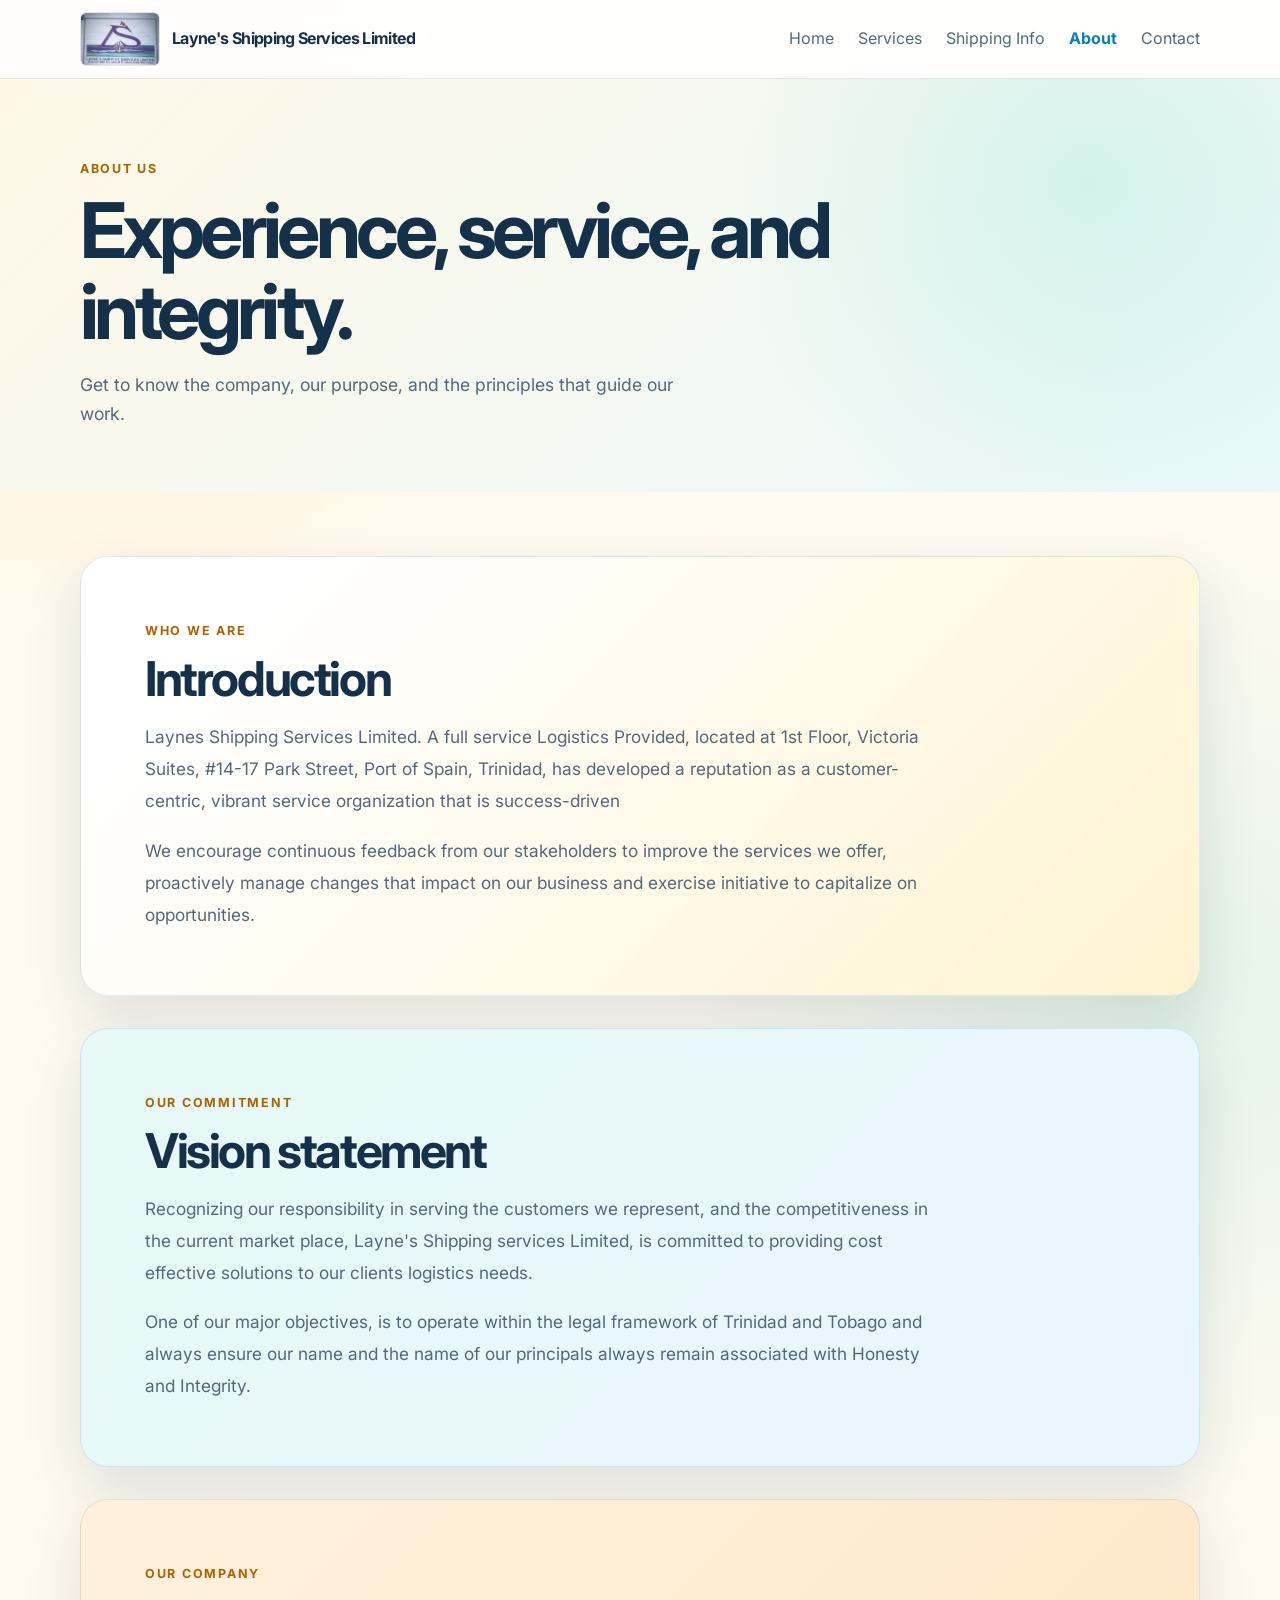
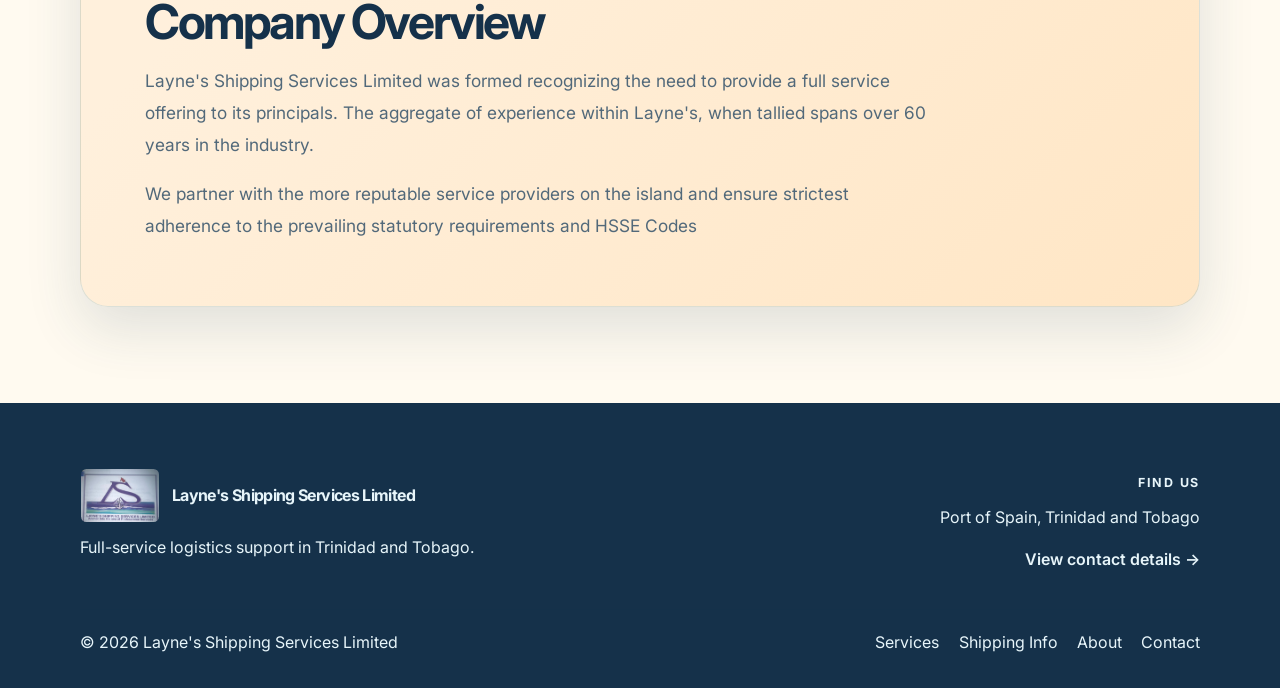
==== about.html @ e4d02387 "made separate pages still needs contact info" ====
<!DOCTYPE html>
<html lang="en">
  <head>
    <meta charset="UTF-8" />
    <meta name="viewport" content="width=device-width, initial-scale=1.0" />
    <title>About | Layne's Shipping Services Limited</title>
    <meta
      name="description"
      content="Learn about Layne's Shipping Services Limited, our company overview, vision, and experience."
    />
    <link rel="preconnect" href="https://fonts.googleapis.com" />
    <link rel="preconnect" href="https://fonts.gstatic.com" crossorigin />
    <link
      href="https://fonts.googleapis.com/css2?family=Inter:wght@400;500;600;700;800&display=swap"
      rel="stylesheet"
    />
    <link rel="stylesheet" href="styles.css" />
  </head>
  <body>
    <header class="site-header">
      <div class="container nav-wrap">
        <a href="index.html" class="brand" aria-label="Layne's Shipping Services home">
          <img src="layne-shipping-logo.jpeg" alt="" class="brand-logo" />
          <span>Layne's Shipping Services Limited</span>
        </a>
        <button class="nav-toggle" aria-label="Open menu" aria-expanded="false">
          <span></span><span></span><span></span>
        </button>
        <nav class="site-nav" aria-label="Main navigation">
          <a href="index.html">Home</a>
          <a href="services.html">Services</a>
          <a href="shipping-info.html">Shipping Info</a>
          <a href="about.html" aria-current="page">About</a>
          <a href="contact.html">Contact</a>
        </nav>
      </div>
    </header>

    <main>
      <section class="page-title">
        <div class="container">
          <p class="eyebrow">About us</p>
          <h1>Experience, service, and integrity.</h1>
          <p class="lead">Get to know the company, our purpose, and the principles that guide our work.</p>
        </div>
      </section>

      <section class="section page-section">
        <div class="container statement-stack">
          <article class="intro-card">
            <p class="eyebrow">Who we are</p>
            <h2>Introduction</h2>
            <p>
              Laynes Shipping Services Limited. A full service Logistics Provided, located at 1st Floor,
              Victoria Suites, #14-17 Park Street, Port of Spain, Trinidad, has developed a reputation
              as a customer- centric, vibrant service organization that is success-driven
            </p>
            <p>
              We encourage continuous feedback from our stakeholders to improve the services we offer,
              proactively manage changes that impact on our business and exercise initiative to
              capitalize on opportunities.
            </p>
          </article>
          <article class="intro-card vision-card">
            <p class="eyebrow">Our commitment</p>
            <h2>Vision statement</h2>
            <p>
              Recognizing our responsibility in serving the customers we represent, and the competitiveness
              in the current market place, Layne's Shipping services Limited, is committed to providing
              cost effective solutions to our clients logistics needs.
            </p>
            <p>
              One of our major objectives, is to operate within the legal framework of Trinidad and Tobago
              and always ensure our name and the name of our principals always remain associated with
              Honesty and Integrity.
            </p>
          </article>
          <article class="intro-card overview-card">
            <p class="eyebrow">Our company</p>
            <h2>Company Overview</h2>
            <p>
              Layne's Shipping Services Limited was formed recognizing the need to provide a full service
              offering to its principals. The aggregate of experience within Layne's, when tallied spans
              over 60 years in the industry.
            </p>
            <p>
              We partner with the more reputable service providers on the island and ensure strictest
              adherence to the prevailing statutory requirements and HSSE Codes
            </p>
          </article>
        </div>
      </section>
    </main>

    <footer class="site-footer">
      <div class="container footer-grid">
        <div>
          <a href="index.html" class="brand footer-brand" aria-label="Layne's Shipping Services home">
            <img src="layne-shipping-logo.jpeg" alt="" class="brand-logo" />
            <span>Layne's Shipping Services Limited</span>
          </a>
          <p>Full-service logistics support in Trinidad and Tobago.</p>
        </div>
        <div class="footer-cta">
          <p class="eyebrow">Find us</p>
          <p>Port of Spain, Trinidad and Tobago</p>
          <a class="text-link" href="contact.html">View contact details <span aria-hidden="true">→</span></a>
        </div>
      </div>
      <div class="container footer-bottom">
        <span>© <span id="year"></span> Layne's Shipping Services Limited</span>
        <div class="footer-links">
          <a href="services.html">Services</a>
          <a href="shipping-info.html">Shipping Info</a>
          <a href="about.html">About</a>
          <a href="contact.html">Contact</a>
        </div>
      </div>
    </footer>
    <script src="script.js"></script>
  </body>
</html>
---- styles.css ----
:root {
  --bg: #fffaf0;
  --panel: #ffffff;
  --panel-2: #e8f8fb;
  --card: #ffffff;
  --text: #15314a;
  --muted: #52697a;
  --line: rgba(21, 49, 74, 0.12);
  --primary: #087fbd;
  --primary-2: #12a9a0;
  --accent: #e28b13;
  --shadow: 0 22px 55px rgba(34, 73, 91, 0.14);
}

* {
  box-sizing: border-box;
}

html {
  scroll-behavior: smooth;
}

body {
  margin: 0;
  font-family: "Inter", sans-serif;
  background:
    radial-gradient(circle at 9% 8%, rgba(255, 211, 91, 0.24), transparent 29rem),
    radial-gradient(circle at 92% 44%, rgba(73, 207, 194, 0.15), transparent 30rem),
    var(--bg);
  color: var(--text);
  line-height: 1.6;
}

a {
  color: inherit;
  text-decoration: none;
}

img {
  max-width: 100%;
  display: block;
}

button {
  font: inherit;
}

.container {
  width: min(1120px, calc(100% - 2rem));
  margin: 0 auto;
}

.section {
  padding: 6rem 0;
}

.alt {
  background: linear-gradient(135deg, #eaf9fb, #fff4d8);
  border-top: 1px solid var(--line);
  border-bottom: 1px solid var(--line);
}

.eyebrow {
  margin: 0 0 0.75rem;
  font-size: 0.78rem;
  letter-spacing: 0.14em;
  text-transform: uppercase;
  color: #aa6300;
  font-weight: 700;
}

h1, h2, h3, p {
  margin-top: 0;
}

h1 {
  font-size: clamp(2.8rem, 6vw, 5rem);
  line-height: 1.05;
  letter-spacing: -0.06em;
  margin-bottom: 1.2rem;
}

h2 {
  font-size: clamp(2rem, 4vw, 3rem);
  line-height: 1.1;
  letter-spacing: -0.05em;
  margin-bottom: 1rem;
}

h3 {
  font-size: 1.35rem;
  margin-bottom: 0.8rem;
}

p {
  color: var(--muted);
}

.site-header {
  position: sticky;
  top: 0;
  z-index: 50;
  backdrop-filter: blur(14px);
  background: rgba(255, 255, 255, 0.9);
  border-bottom: 1px solid var(--line);
}

.nav-wrap {
  display: flex;
  align-items: center;
  justify-content: space-between;
  min-height: 78px;
}

.brand {
  display: inline-flex;
  align-items: center;
  gap: 0.75rem;
  font-weight: 700;
  letter-spacing: -0.04em;
}

.brand-logo {
  width: 5rem;
  height: 3.4rem;
  border: 1px solid var(--line);
  border-radius: 0.4rem;
  object-fit: cover;
}

.site-nav {
  display: flex;
  align-items: center;
  gap: 1.5rem;
}

.site-nav a {
  color: var(--muted);
  transition: color 0.2s ease;
}

.site-nav a:hover,
.site-nav a:focus-visible {
  color: var(--text);
}

.site-nav a[aria-current="page"] {
  color: var(--primary);
  font-weight: 700;
}

.site-nav .btn-primary {
  color: #ffffff;
}

.btn {
  display: inline-flex;
  align-items: center;
  justify-content: center;
  min-height: 48px;
  padding: 0.8rem 1.4rem;
  border-radius: 999px;
  font-weight: 700;
  transition: transform 0.2s ease, box-shadow 0.2s ease;
}

.btn:hover,
.btn:focus-visible {
  transform: translateY(-1px);
}

.btn-primary {
  background: linear-gradient(135deg, var(--primary), var(--primary-2));
  color: white;
  box-shadow: 0 12px 26px rgba(8, 127, 189, 0.24);
}

.btn-secondary {
  background: #ffffff;
  border: 1px solid var(--line);
  color: var(--text);
}

.hero {
  padding: 4rem 0 2rem;
}

.hero-grid {
  display: grid;
  grid-template-columns: 1.1fr 0.9fr;
  align-items: center;
  gap: 3rem;
}

.lead {
  max-width: 38rem;
  font-size: 1.1rem;
  margin-bottom: 2rem;
}

.hero-actions {
  display: flex;
  flex-wrap: wrap;
  gap: 1rem;
}

.trust-list {
  list-style: none;
  padding: 0;
  margin: 0;
  display: flex;
  flex-wrap: wrap;
  gap: 2rem;
}

.trust-list li {
  display: flex;
  flex-direction: column;
  gap: 0.2rem;
}

.trust-list strong {
  font-size: 1.4rem;
}

.trust-list span {
  color: var(--muted);
}

.hero-visual {
  position: relative;
  min-height: 0;
  display: grid;
  place-items: center;
}

.hero-logo {
  width: min(100%, 480px);
  height: auto;
  border: 1px solid var(--line);
  border-radius: 1.5rem;
  box-shadow: var(--shadow);
}

.dashboard-card {
  position: relative;
  width: min(100%, 480px);
  background: rgba(14, 20, 34, 0.82);
  border: 1px solid var(--line);
  border-radius: 1.5rem;
  padding: 1.25rem;
  box-shadow: var(--shadow);
}

.card-header {
  display: flex;
  gap: 0.45rem;
  margin-bottom: 1.5rem;
}

.dot {
  display: inline-block;
  width: 0.7rem;
  height: 0.7rem;
  border-radius: 50%;
}

.dot.red { background: #ff5f57; }
.dot.yellow { background: #ffbd2e; }
.dot.green { background: #28c840; }

.metric-row {
  display: flex;
  align-items: end;
  justify-content: space-between;
  margin-bottom: 2rem;
}

.metric-row small {
  display: block;
  color: var(--muted);
  margin-bottom: 0.4rem;
}

.metric-row strong {
  font-size: clamp(2rem, 4vw, 3rem);
  letter-spacing: -0.05em;
}

.trend {
  display: inline-flex;
  padding: 0.45rem 0.7rem;
  border-radius: 999px;
  font-weight: 700;
  background: rgba(88, 208, 176, 0.16);
  color: var(--accent);
}

.bars {
  height: 170px;
  display: grid;
  grid-template-columns: repeat(6, minmax(0, 1fr));
  align-items: end;
  gap: 1rem;
}

.bars span {
  display: block;
  height: var(--h);
  border-radius: 999px 999px 0 0;
  background: linear-gradient(180deg, var(--primary), var(--primary-2));
  opacity: 0.95;
}

.floating-card {
  position: absolute;
  display: grid;
  gap: 0.3rem;
  padding: 1rem 1.1rem;
  border: 1px solid var(--line);
  border-radius: 1rem;
  background: rgba(11, 16, 32, 0.8);
  backdrop-filter: blur(8px);
  box-shadow: var(--shadow);
}

.floating-card p {
  margin: 0;
  color: var(--muted);
}

.floating-card strong {
  font-size: 1.4rem;
  letter-spacing: -0.04em;
}

.card-one {
  top: 14%;
  right: -0.5rem;
}

.card-two {
  bottom: 6%;
  left: -1.5rem;
}

.section-heading {
  margin-bottom: 2.5rem;
}

.section-heading.split {
  display: flex;
  align-items: end;
  justify-content: space-between;
  gap: 1rem;
}

.text-link {
  color: var(--text);
  font-weight: 600;
}

.feature-grid {
  display: grid;
  grid-template-columns: repeat(3, minmax(0, 1fr));
  gap: 1.5rem;
}

.feature-card {
  position: relative;
  isolation: isolate;
  overflow: hidden;
  background: #ffffff;
  border: 1px solid var(--line);
  border-radius: 1.3rem;
  padding: 1.7rem;
  box-shadow: var(--shadow);
}

.service-art {
  position: absolute;
  top: 0;
  right: 0.8rem;
  width: 7rem;
  height: 7rem;
  pointer-events: none;
  opacity: 0.24;
  z-index: 0;
}

.feature-card > :not(.service-art) {
  position: relative;
  z-index: 1;
}

.icon {
  display: inline-grid;
  place-items: center;
  width: 2.8rem;
  height: 2.8rem;
  border-radius: 0.9rem;
  margin-bottom: 1.5rem;
  background: linear-gradient(135deg, #ffe28a, #ffc56b);
  color: #69410a;
  font-weight: 700;
}

.project-grid {
  display: grid;
  grid-template-columns: 1.2fr 0.8fr 0.8fr;
  gap: 1.25rem;
}

.project-card {
  position: relative;
  min-height: 260px;
  overflow: hidden;
  border-radius: 1.5rem;
  border: 1px solid var(--line);
  background: linear-gradient(135deg, #087fbd, #12a9a0);
  display: flex;
  align-items: end;
  padding: 1.5rem;
  box-shadow: var(--shadow);
}

.project-card-large {
  min-height: 420px;
  background: linear-gradient(145deg, #087fbd, #153d65);
}

.project-card-small {
  min-height: 320px;
}

.project-two {
  background: linear-gradient(145deg, #12a9a0, #087f8a);
}

.project-three {
  background: linear-gradient(145deg, #f29a38, #de5b43);
}

.project-copy {
  max-width: 18rem;
  color: #ffffff;
}

.project-copy p {
  color: rgba(255, 255, 255, 0.88);
}

.project-copy span {
  display: block;
  margin-bottom: 0.5rem;
  color: #fff6d9;
  font-size: 0.78rem;
  letter-spacing: 0.08em;
  text-transform: uppercase;
}

.project-copy h3 {
  margin-bottom: 0.5rem;
}

.project-copy p {
  margin-bottom: 0;
}

.about-grid {
  display: grid;
  grid-template-columns: 0.9fr 1.1fr;
  gap: 3rem;
  align-items: center;
}

.about-image {
  display: flex;
  justify-content: center;
}

.portrait-card {
  position: relative;
  width: min(100%, 430px);
  aspect-ratio: 0.92;
  border-radius: 2rem;
  overflow: hidden;
  border: 1px solid var(--line);
  background: linear-gradient(135deg, #ffd96a, #f7a84c 52%, #ef7860);
  box-shadow: var(--shadow);
}

.portrait-glow {
  position: absolute;
  inset: 12% 18% 10% 18%;
  border-radius: 34% 66% 42% 58% / 50% 38% 62% 50%;
  background: linear-gradient(135deg, rgba(255, 255, 255, 0.55), rgba(18, 169, 160, 0.3));
  filter: blur(10px);
}

.check-list {
  list-style: none;
  padding: 0;
  margin: 2rem 0 0;
  display: grid;
  gap: 0.8rem;
}

.check-list li {
  position: relative;
  padding-left: 1.8rem;
  color: var(--text);
}

.check-list li::before {
  content: "✓";
  position: absolute;
  left: 0;
  top: 0;
  color: #07877f;
  font-weight: 700;
}

.site-footer {
  padding: 4rem 0 2rem;
  border-top: 1px solid var(--line);
  background: #15314a;
  color: #ffffff;
}

.site-footer p,
.site-footer .brand,
.site-footer .footer-bottom,
.site-footer .footer-links a,
.site-footer .text-link {
  color: #e7f5fa;
}

.page-hero,
.page-title {
  padding: 5rem 0 4rem;
  background:
    radial-gradient(circle at 85% 25%, rgba(73, 207, 194, 0.17), transparent 23rem),
    linear-gradient(135deg, #fff8e7, #eaf9fb);
}

.page-hero-grid {
  display: grid;
  grid-template-columns: 1.1fr 0.9fr;
  align-items: center;
  gap: 3rem;
}

.page-title h1 {
  max-width: 850px;
}

.page-title .lead {
  margin-bottom: 0;
}

.home-purpose {
  background: #ffffff;
}

.purpose-grid {
  display: grid;
  grid-template-columns: 0.9fr 1.1fr;
  align-items: center;
  gap: 4rem;
}

.purpose-copy p {
  font-size: 1.1rem;
  line-height: 1.8;
}

.home-service-grid .feature-card {
  min-height: 210px;
}

.home-service-grid h3 {
  margin-top: 1.5rem;
}

.home-story-card,
.page-callout {
  display: flex;
  align-items: center;
  justify-content: space-between;
  gap: 2rem;
  padding: clamp(2rem, 5vw, 3.5rem);
  border: 1px solid rgba(8, 127, 189, 0.14);
  border-radius: 1.75rem;
  background: linear-gradient(135deg, #e7f9f7, #fff3d1);
  box-shadow: var(--shadow);
}

.home-story-card > div,
.page-callout > div:first-child {
  max-width: 650px;
}

.home-story-card p:last-child,
.page-callout p:last-child {
  margin-bottom: 0;
}

.home-story-card h2,
.page-callout h2 {
  font-size: clamp(1.8rem, 3vw, 2.5rem);
}

.page-section {
  padding-top: 4rem;
}

.feature-card h2 {
  position: relative;
  z-index: 1;
  max-width: 17rem;
  margin: 0 0 0.8rem;
  font-size: 1.35rem;
  line-height: 1.25;
  letter-spacing: -0.025em;
}

.feature-card p {
  margin-bottom: 0;
}

.statement-stack {
  display: grid;
  gap: 2rem;
}

.statement-stack .intro-card {
  width: 100%;
  max-width: 100%;
  margin: 0;
}

.info-grid {
  display: grid;
  grid-template-columns: repeat(2, minmax(0, 1fr));
  gap: 1.5rem;
}

.info-card {
  padding: 2rem;
  border: 1px solid var(--line);
  border-radius: 1.4rem;
  background: #ffffff;
  box-shadow: var(--shadow);
}

.hsse-card {
  grid-column: 1 / -1;
  background: linear-gradient(135deg, #ffffff 15%, #eaf8fb 100%);
}

.hsse-list {
  display: grid;
  gap: 0.75rem;
  margin: 1.25rem 0 0;
  padding-left: 1.25rem;
  color: var(--muted);
}

.info-number {
  display: inline-grid;
  width: 2.8rem;
  height: 2.8rem;
  margin-bottom: 1.5rem;
  place-items: center;
  border-radius: 0.9rem;
  background: linear-gradient(135deg, #ffe28a, #ffc56b);
  color: #69410a;
  font-weight: 700;
}

.info-card h2 {
  font-size: 1.4rem;
  letter-spacing: -0.03em;
}

.info-card p {
  margin-bottom: 0;
}

.callout-actions {
  display: flex;
  flex-wrap: wrap;
  gap: 0.8rem;
}

.contact-layout {
  display: grid;
  grid-template-columns: 1fr 0.8fr;
  gap: 2rem;
  align-items: stretch;
}

.contact-card,
.contact-note {
  padding: clamp(2rem, 5vw, 3.5rem);
  border: 1px solid var(--line);
  border-radius: 1.6rem;
  background: #ffffff;
  box-shadow: var(--shadow);
}

.contact-card address {
  margin: 1.5rem 0 2rem;
  color: var(--muted);
  font-size: 1.1rem;
  font-style: normal;
  line-height: 1.9;
}

.contact-note {
  background: linear-gradient(135deg, #e7f9f7, #fff3d1);
}

.contact-note .text-link {
  color: var(--primary);
  font-weight: 700;
}

.intro-card {
  max-width: 900px;
  margin: 0 auto;
  padding: clamp(2rem, 5vw, 4rem);
  border: 1px solid rgba(8, 127, 189, 0.14);
  border-radius: 1.75rem;
  background: linear-gradient(135deg, #ffffff 15%, #fff3d1 100%);
  box-shadow: var(--shadow);
}

.vision-card {
  margin-top: 2rem;
  background: linear-gradient(135deg, #e7f9f7 15%, #eaf5ff 100%);
}

.overview-card {
  margin-top: 2rem;
  background: linear-gradient(135deg, #fff0dc 15%, #ffe6c5 100%);
}

.intro-card h2 {
  color: var(--text);
}

.intro-card p:not(.eyebrow) {
  max-width: 72ch;
  font-size: 1.08rem;
  line-height: 1.85;
}

.intro-card p:last-child {
  margin-bottom: 0;
}

.footer-grid {
  display: flex;
  align-items: center;
  justify-content: space-between;
  gap: 2rem;
}

.footer-brand {
  margin-bottom: 0.8rem;
}

.footer-cta {
  text-align: right;
}

.footer-bottom {
  margin-top: 2rem;
  padding-top: 1.25rem;
  border-top: 1px solid var(--line);
  display: flex;
  align-items: center;
  justify-content: space-between;
  gap: 1rem;
  color: var(--muted);
}

.footer-links {
  display: flex;
  flex-wrap: wrap;
  gap: 1.2rem;
}

.nav-toggle {
  display: none;
  background: transparent;
  border: 0;
  padding: 0.25rem;
  cursor: pointer;
}

.nav-toggle span {
  display: block;
  width: 24px;
  height: 2px;
  background: var(--text);
  margin: 5px 0;
  border-radius: 999px;
}

@media (max-width: 860px) {
  .page-hero-grid,
  .purpose-grid,
  .contact-layout,
  .info-grid {
    grid-template-columns: 1fr;
  }

  .hero-grid,
  .about-grid,
  .feature-grid,
  .project-grid,
  .footer-grid,
  .section-heading.split {
    grid-template-columns: 1fr;
    display: grid;
  }

  .site-nav {
    position: absolute;
    top: calc(100% + 0.5rem);
    right: 1rem;
    left: 1rem;
    display: none;
    flex-direction: column;
    align-items: flex-start;
    padding: 1.25rem;
    background: rgba(255, 255, 255, 0.98);
    border: 1px solid var(--line);
    border-radius: 1rem;
    box-shadow: var(--shadow);
  }

  .site-nav.open {
    display: flex;
  }

  .nav-toggle {
    display: block;
  }

  .feature-grid,
  .project-grid {
    display: grid;
  }

  .footer-grid,
  .footer-bottom {
    display: grid;
    text-align: left;
  }

  .footer-cta {
    text-align: left;
  }

  .home-story-card,
  .page-callout {
    align-items: flex-start;
    flex-direction: column;
  }
}

@media (max-width: 540px) {
  .hero {
    padding-top: 3rem;
  }

  .trust-list {
    gap: 1rem 1.5rem;
  }

  .card-one {
    right: 0.25rem;
  }

  .card-two {
    left: 0.25rem;
  }
}
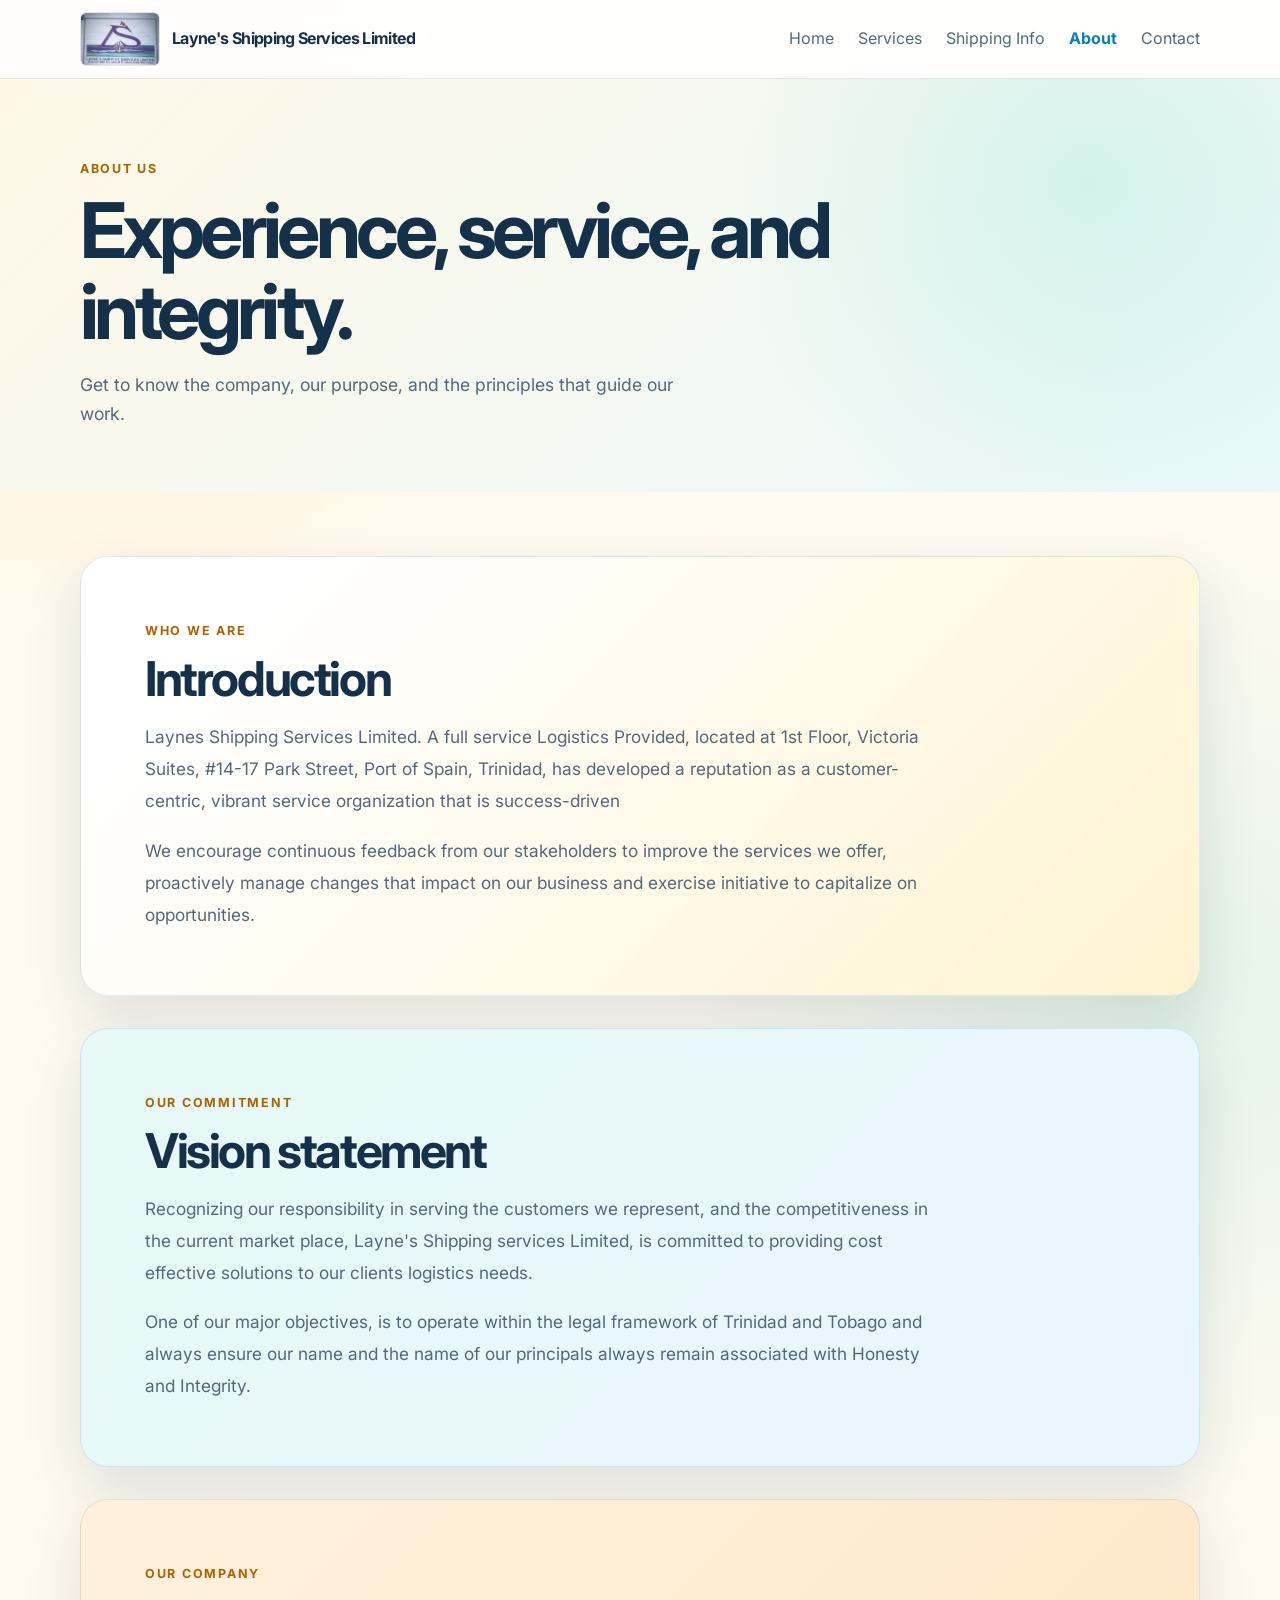
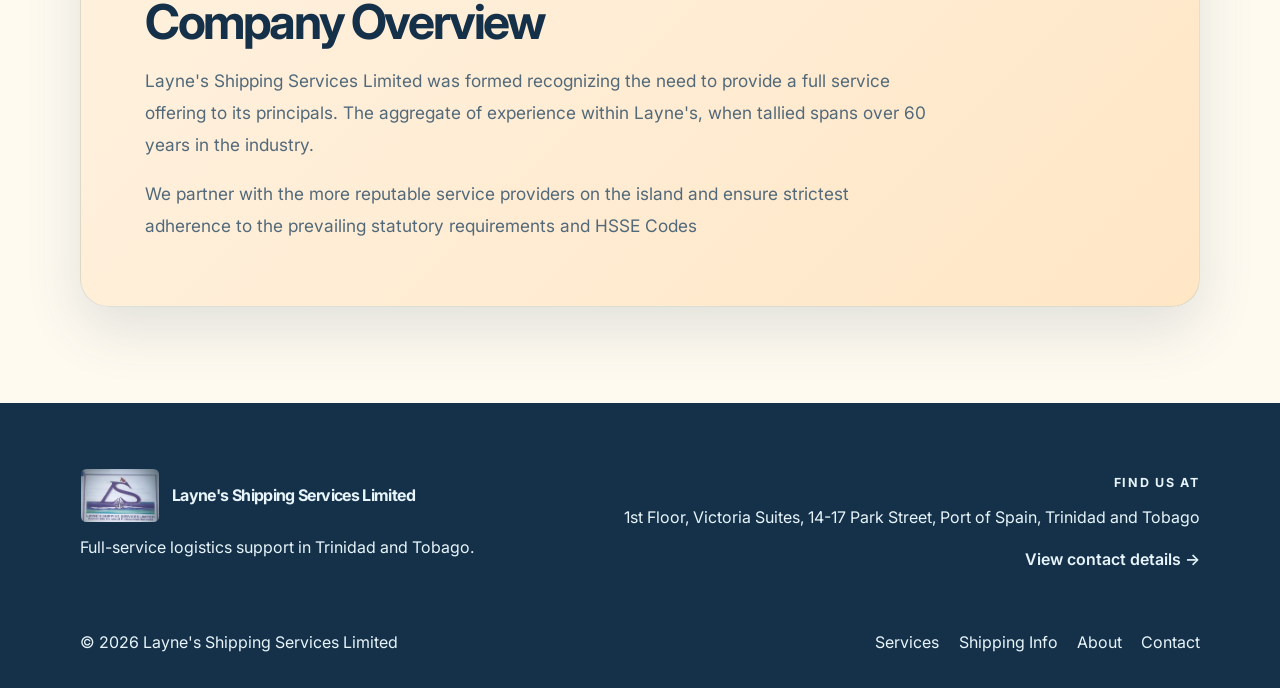
==== commit e21acf30: "Reuploaded missing some changes from previous commit" ====
--- a/about.html
+++ b/about.html
@@ -102,8 +102,8 @@
           <p>Full-service logistics support in Trinidad and Tobago.</p>
         </div>
         <div class="footer-cta">
-          <p class="eyebrow">Find us</p>
-          <p>Port of Spain, Trinidad and Tobago</p>
+          <p class="eyebrow">Find us at</p>
+          <p>1st Floor, Victoria Suites, 14-17 Park Street, Port of Spain, Trinidad and Tobago</p>
           <a class="text-link" href="contact.html">View contact details <span aria-hidden="true">→</span></a>
         </div>
       </div>
--- a/styles.css
+++ b/styles.css
@@ -701,6 +701,11 @@
   align-items: stretch;
 }
 
+.contact-content {
+  display: grid;
+  gap: 3rem;
+}
+
 .contact-card,
 .contact-note {
   padding: clamp(2rem, 5vw, 3.5rem);
@@ -716,6 +721,84 @@
   font-size: 1.1rem;
   font-style: normal;
   line-height: 1.9;
+}
+
+.office-card {
+  background: linear-gradient(135deg, #ffffff, #eaf8fb);
+}
+
+.contact-details {
+  display: flex;
+  flex-wrap: wrap;
+  gap: 1rem 3rem;
+  margin: 0 0 2rem;
+}
+
+.contact-details div {
+  display: grid;
+  gap: 0.25rem;
+}
+
+.contact-details dt,
+.team-contact-card > p > span:first-child {
+  color: var(--muted);
+  font-size: 0.9rem;
+  font-weight: 600;
+}
+
+.contact-details dd {
+  margin: 0;
+  font-weight: 700;
+}
+
+.contact-details a,
+.team-contact-card a {
+  color: var(--primary);
+  overflow-wrap: anywhere;
+}
+
+.team-contacts .section-heading {
+  margin-bottom: 1.5rem;
+}
+
+.team-contact-grid {
+  display: grid;
+  grid-template-columns: repeat(2, minmax(0, 1fr));
+  gap: 1.25rem;
+}
+
+.team-contact-card {
+  padding: 1.7rem;
+  border: 1px solid var(--line);
+  border-radius: 1.3rem;
+  background: #ffffff;
+  box-shadow: var(--shadow);
+}
+
+.team-contact-card h3 {
+  margin-bottom: 0.5rem;
+}
+
+.team-contact-card p {
+  display: flex;
+  flex-wrap: wrap;
+  gap: 0.3rem 0.75rem;
+  margin-bottom: 0.55rem;
+}
+
+.team-contact-card p:last-child {
+  margin-bottom: 0;
+}
+
+.team-contact-card .team-contact-name {
+  margin-bottom: 1rem;
+  color: var(--text);
+  font-weight: 700;
+}
+
+.contact-pending {
+  color: var(--muted);
+  font-style: italic;
 }
 
 .contact-note {
@@ -814,6 +897,7 @@
   .page-hero-grid,
   .purpose-grid,
   .contact-layout,
+  .team-contact-grid,
   .info-grid {
     grid-template-columns: 1fr;
   }
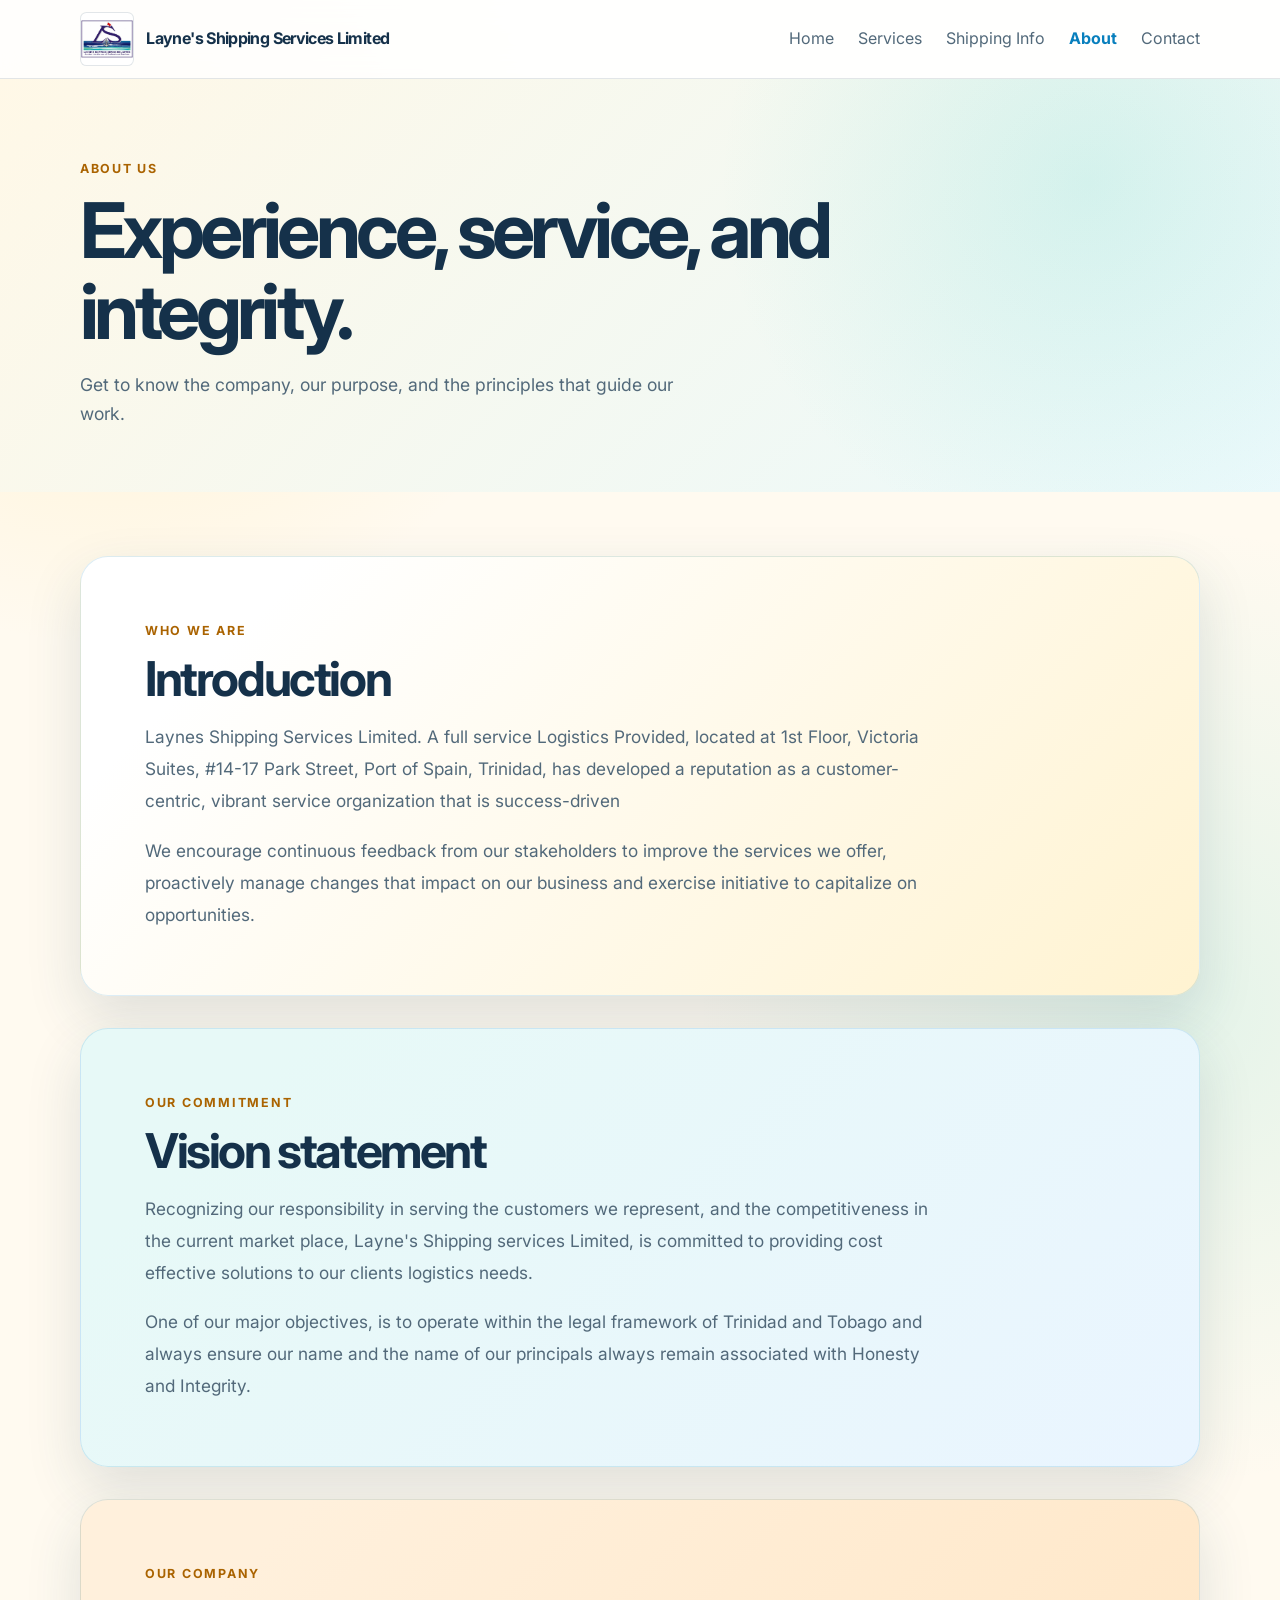
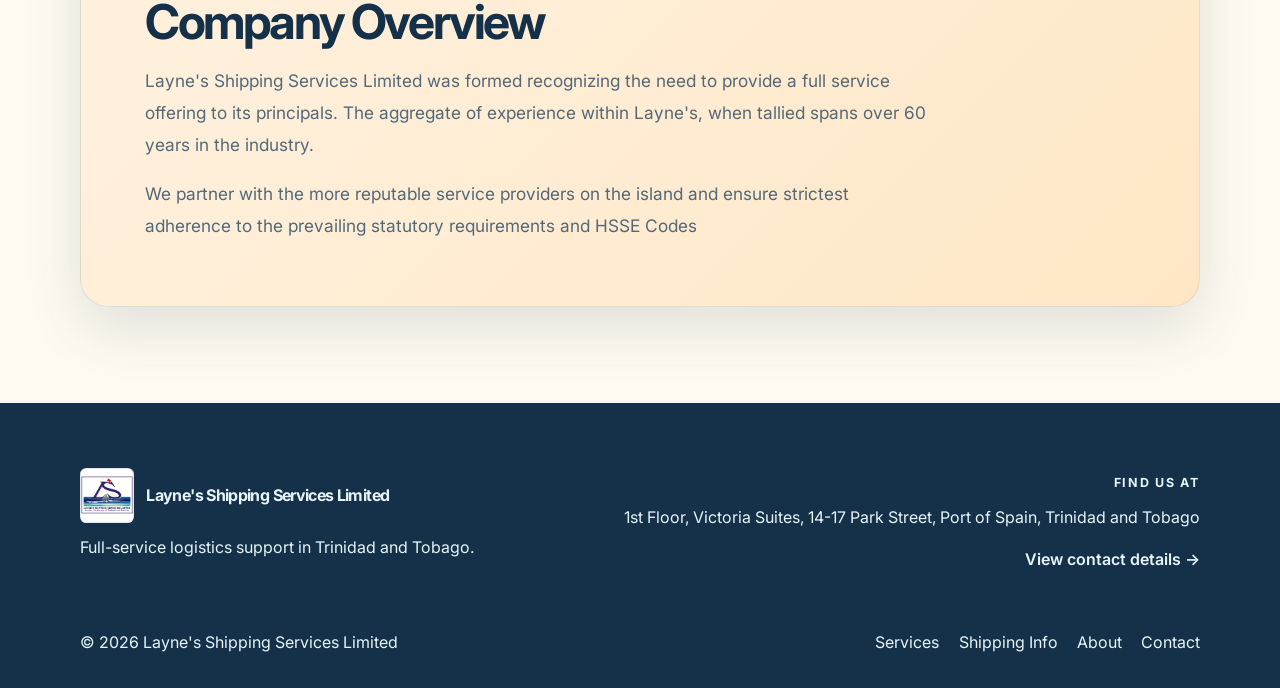
==== commit b754f880: "New logo great logo, website almost complete" ====
--- a/about.html
+++ b/about.html
@@ -20,7 +20,7 @@
     <header class="site-header">
       <div class="container nav-wrap">
         <a href="index.html" class="brand" aria-label="Layne's Shipping Services home">
-          <img src="layne-shipping-logo.jpeg" alt="" class="brand-logo" />
+          <img src="layne-shipping-logo-cropped.png" alt="" class="brand-logo" />
           <span>Layne's Shipping Services Limited</span>
         </a>
         <button class="nav-toggle" aria-label="Open menu" aria-expanded="false">
@@ -96,7 +96,7 @@
       <div class="container footer-grid">
         <div>
           <a href="index.html" class="brand footer-brand" aria-label="Layne's Shipping Services home">
-            <img src="layne-shipping-logo.jpeg" alt="" class="brand-logo" />
+            <img src="layne-shipping-logo-cropped.png" alt="" class="brand-logo" />
             <span>Layne's Shipping Services Limited</span>
           </a>
           <p>Full-service logistics support in Trinidad and Tobago.</p>
--- a/styles.css
+++ b/styles.css
@@ -121,11 +121,12 @@
 }
 
 .brand-logo {
-  width: 5rem;
+  width: 3.4rem;
   height: 3.4rem;
   border: 1px solid var(--line);
   border-radius: 0.4rem;
-  object-fit: cover;
+  background: #ffffff;
+  object-fit: contain;
 }
 
 .site-nav {
@@ -238,7 +239,7 @@
   width: min(100%, 480px);
   height: auto;
   border: 1px solid var(--line);
-  border-radius: 1.5rem;
+  border-radius: 0;
   box-shadow: var(--shadow);
 }
 
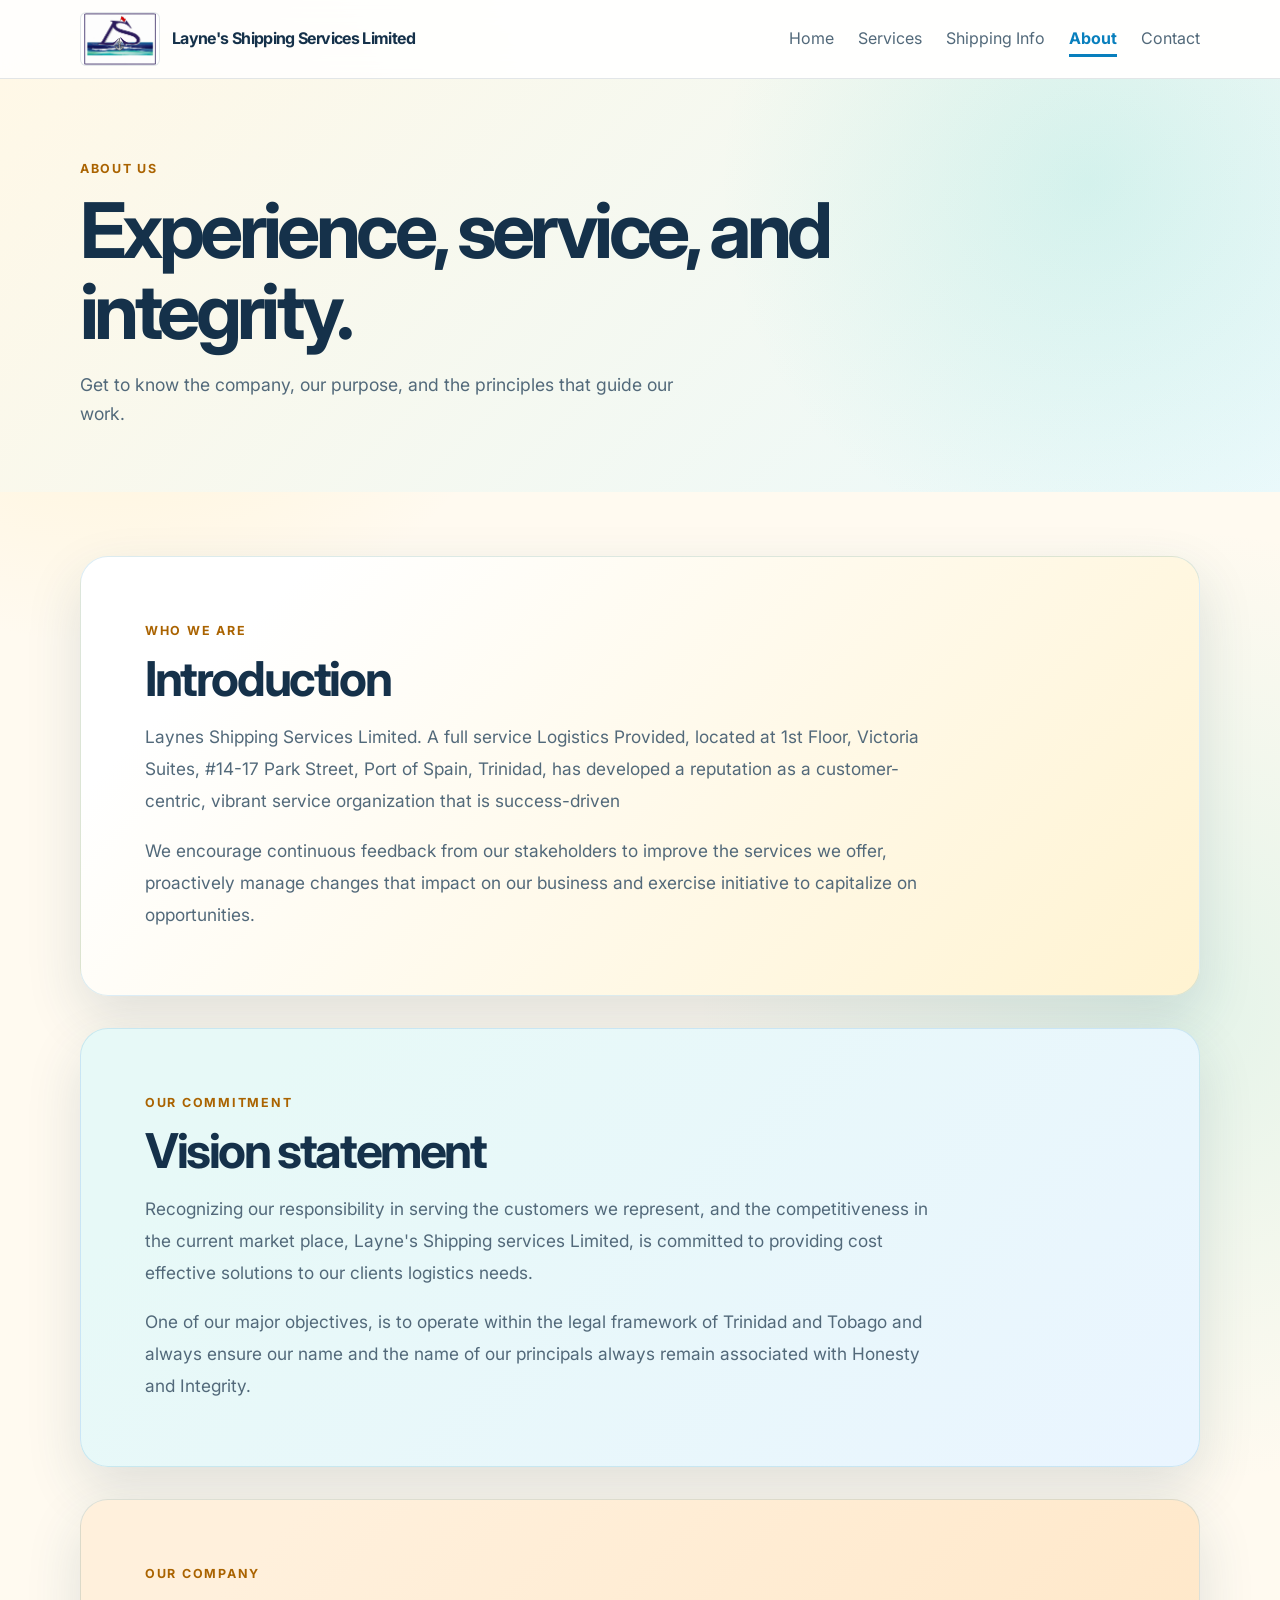
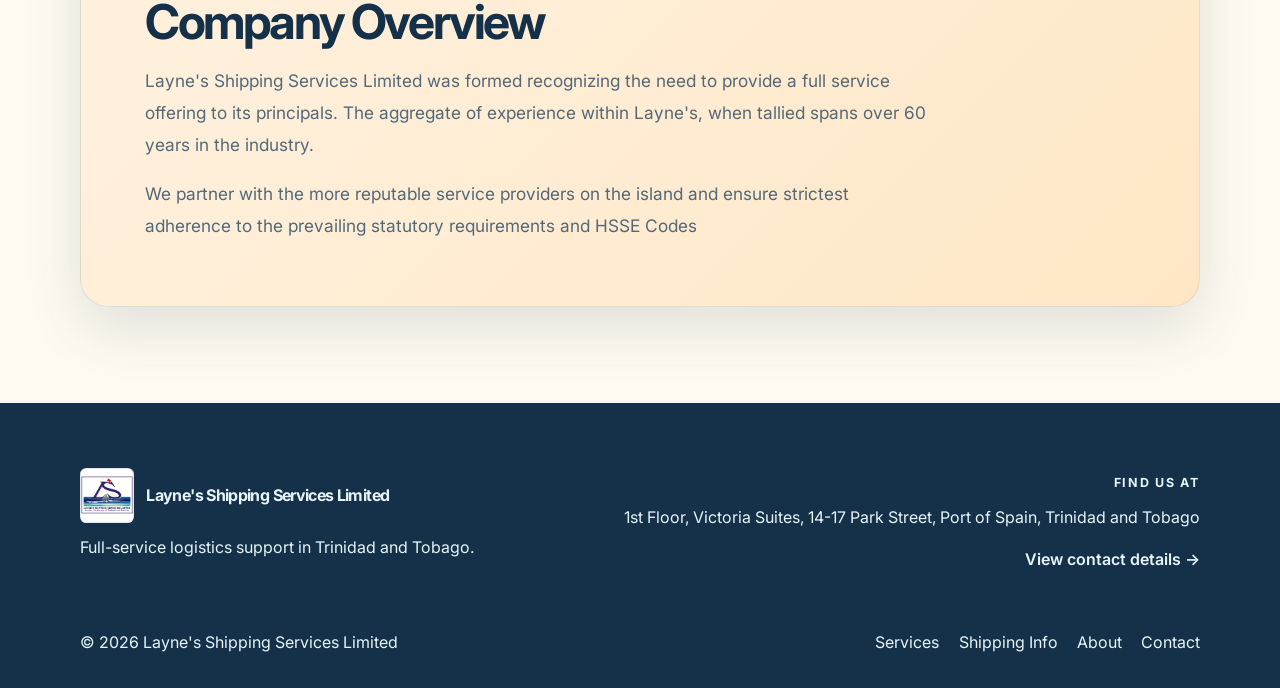
==== commit 2b6fffef: "Icon Changes changes to icons and logos" ====
--- a/about.html
+++ b/about.html
@@ -20,7 +20,7 @@
     <header class="site-header">
       <div class="container nav-wrap">
         <a href="index.html" class="brand" aria-label="Layne's Shipping Services home">
-          <img src="layne-shipping-logo-cropped.png" alt="" class="brand-logo" />
+          <img src="small-logo-cropped.png" alt="" class="brand-logo" />
           <span>Layne's Shipping Services Limited</span>
         </a>
         <button class="nav-toggle" aria-label="Open menu" aria-expanded="false">
--- a/styles.css
+++ b/styles.css
@@ -129,6 +129,10 @@
   object-fit: contain;
 }
 
+.site-header .brand-logo {
+  width: 5rem;
+}
+
 .site-nav {
   display: flex;
   align-items: center;
@@ -136,13 +140,34 @@
 }
 
 .site-nav a {
+  position: relative;
+  padding: 0.35rem 0;
   color: var(--muted);
   transition: color 0.2s ease;
 }
 
+.site-nav a::after {
+  position: absolute;
+  right: 0;
+  bottom: 0;
+  left: 0;
+  height: 3px;
+  background: var(--primary);
+  content: "";
+  transform: scaleX(0);
+  transform-origin: center;
+  transition: transform 0.2s ease;
+}
+
 .site-nav a:hover,
 .site-nav a:focus-visible {
-  color: var(--text);
+  color: var(--primary);
+}
+
+.site-nav a:hover::after,
+.site-nav a:focus-visible::after,
+.site-nav a[aria-current="page"]::after {
+  transform: scaleX(1);
 }
 
 .site-nav a[aria-current="page"] {
@@ -378,20 +403,24 @@
   box-shadow: var(--shadow);
 }
 
-.service-art {
-  position: absolute;
-  top: 0;
-  right: 0.8rem;
-  width: 7rem;
-  height: 7rem;
-  pointer-events: none;
-  opacity: 0.24;
-  z-index: 0;
-}
-
-.feature-card > :not(.service-art) {
-  position: relative;
-  z-index: 1;
+.service-description {
+  display: flex;
+  align-items: flex-start;
+  gap: 0.65rem;
+}
+
+.service-icon {
+  flex: 0 0 2.25rem;
+  width: 2.25rem;
+  height: 2.25rem;
+  padding: 0.25rem;
+  border: 1px solid rgba(8, 127, 189, 0.14);
+  border-radius: 0.8rem;
+  background: linear-gradient(135deg, #eaf8fb, #fff4d8);
+}
+
+.service-description p {
+  flex: 1;
 }
 
 .icon {
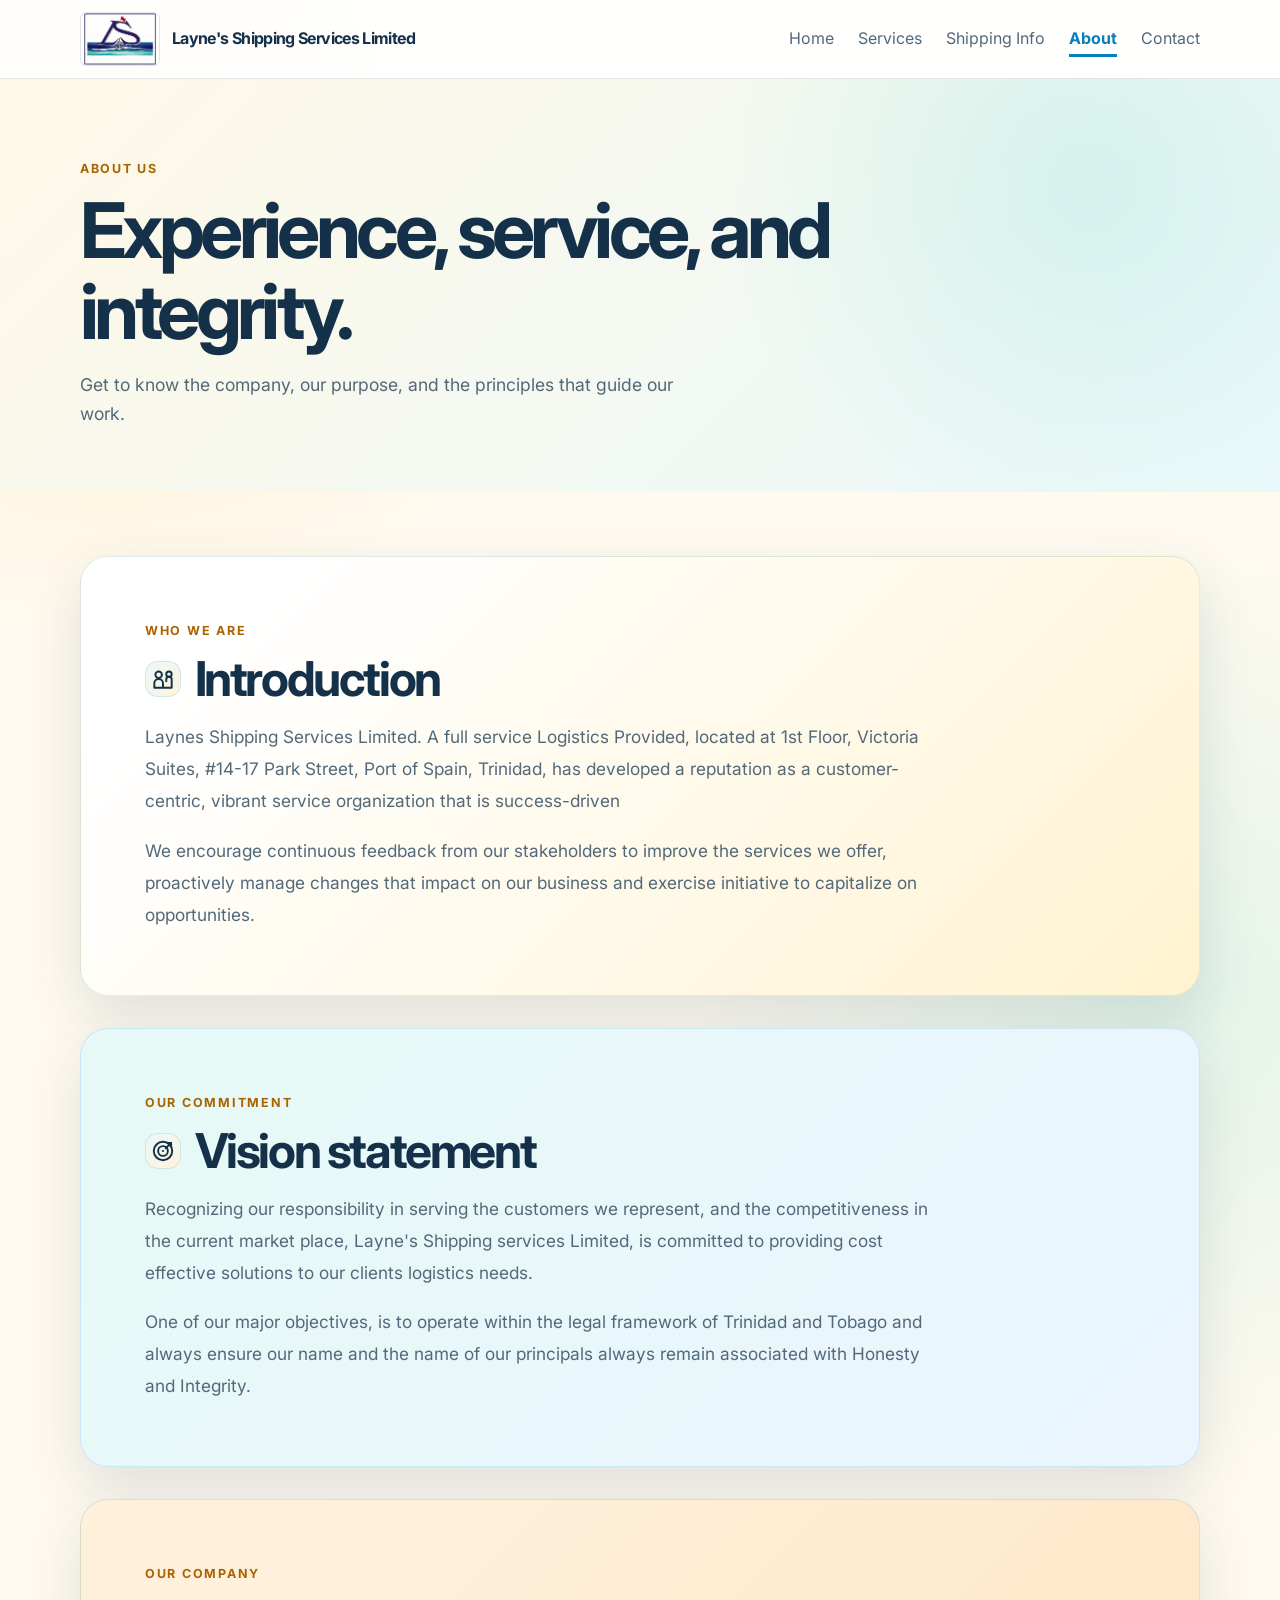
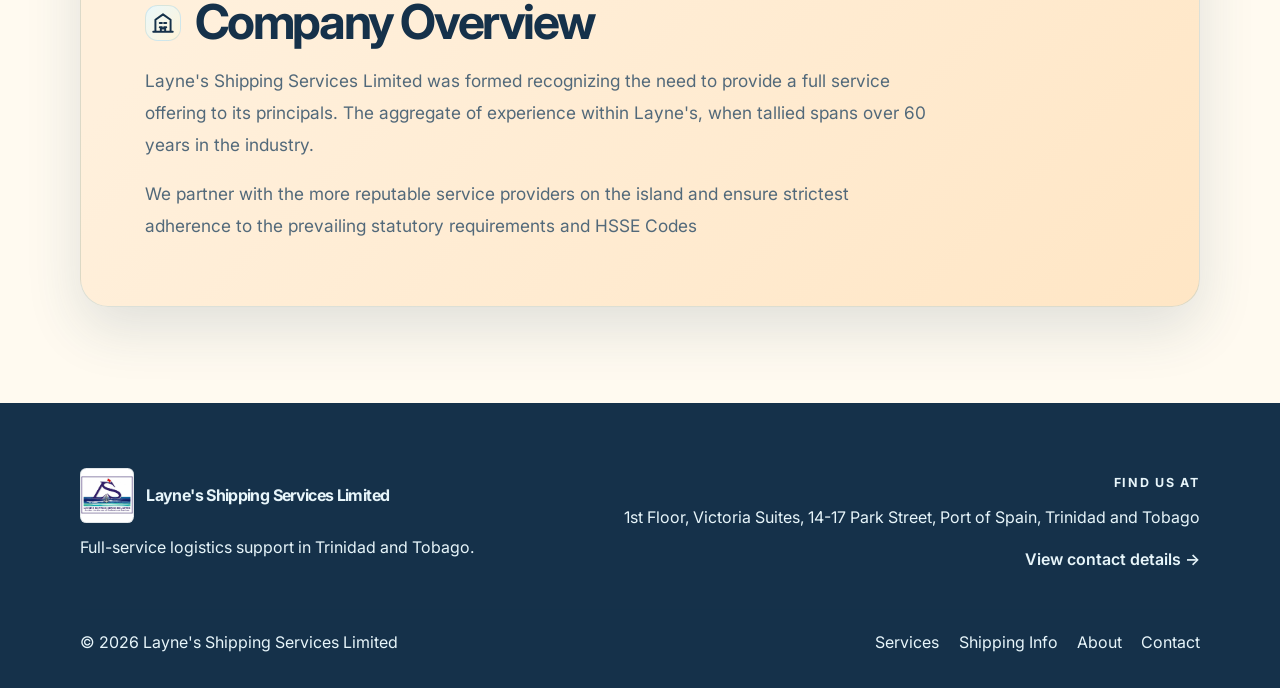
==== commit 695f0c8d: "Icon Addiontions/Changes added icons in about page and added some safeguards for the icons to work" ====
--- a/about.html
+++ b/about.html
@@ -49,7 +49,14 @@
         <div class="container statement-stack">
           <article class="intro-card">
             <p class="eyebrow">Who we are</p>
-            <h2>Introduction</h2>
+            <div class="about-title">
+              <svg class="service-icon" width="36" height="36" viewBox="0 0 24 24" fill="none" aria-hidden="true">
+                <path d="M12 20h8v-7.5a2.5 2.5 0 0 0-5 0V14M4 20h8v-4a4 4 0 0 0-8 0v4Z" stroke="currentColor" stroke-width="1.8" stroke-linecap="round" stroke-linejoin="round"/>
+                <circle cx="8" cy="8" r="3" stroke="currentColor" stroke-width="1.8"/>
+                <circle cx="17.5" cy="7.5" r="2.5" stroke="currentColor" stroke-width="1.8"/>
+              </svg>
+              <h2>Introduction</h2>
+            </div>
             <p>
               Laynes Shipping Services Limited. A full service Logistics Provided, located at 1st Floor,
               Victoria Suites, #14-17 Park Street, Port of Spain, Trinidad, has developed a reputation
@@ -63,7 +70,15 @@
           </article>
           <article class="intro-card vision-card">
             <p class="eyebrow">Our commitment</p>
-            <h2>Vision statement</h2>
+            <div class="about-title">
+              <svg class="service-icon" width="36" height="36" viewBox="0 0 24 24" fill="none" aria-hidden="true">
+                <circle cx="12" cy="12" r="8.5" stroke="currentColor" stroke-width="1.8"/>
+                <circle cx="12" cy="12" r="4.5" stroke="currentColor" stroke-width="1.8"/>
+                <circle cx="12" cy="12" r="1" fill="currentColor"/>
+                <path d="m14.5 9.5 5-5m-3.5 0h3.5V8" stroke="currentColor" stroke-width="1.8" stroke-linecap="round" stroke-linejoin="round"/>
+              </svg>
+              <h2>Vision statement</h2>
+            </div>
             <p>
               Recognizing our responsibility in serving the customers we represent, and the competitiveness
               in the current market place, Layne's Shipping services Limited, is committed to providing
@@ -77,7 +92,13 @@
           </article>
           <article class="intro-card overview-card">
             <p class="eyebrow">Our company</p>
-            <h2>Company Overview</h2>
+            <div class="about-title">
+              <svg class="service-icon" width="36" height="36" viewBox="0 0 24 24" fill="none" aria-hidden="true">
+                <path d="M3 20h18M5 20V9l7-5 7 5v11M9 12h2m2 0h2m-6 4h2m2 0h2" stroke="currentColor" stroke-width="1.8" stroke-linecap="round" stroke-linejoin="round"/>
+                <path d="M10 20v-3h4v3" stroke="currentColor" stroke-width="1.8" stroke-linejoin="round"/>
+              </svg>
+              <h2>Company Overview</h2>
+            </div>
             <p>
               Layne's Shipping Services Limited was formed recognizing the need to provide a full service
               offering to its principals. The aggregate of experience within Layne's, when tallied spans
--- a/styles.css
+++ b/styles.css
@@ -862,6 +862,17 @@
 
 .intro-card h2 {
   color: var(--text);
+}
+
+.about-title {
+  display: flex;
+  align-items: center;
+  gap: 0.85rem;
+  margin-bottom: 1rem;
+}
+
+.about-title h2 {
+  margin: 0;
 }
 
 .intro-card p:not(.eyebrow) {
